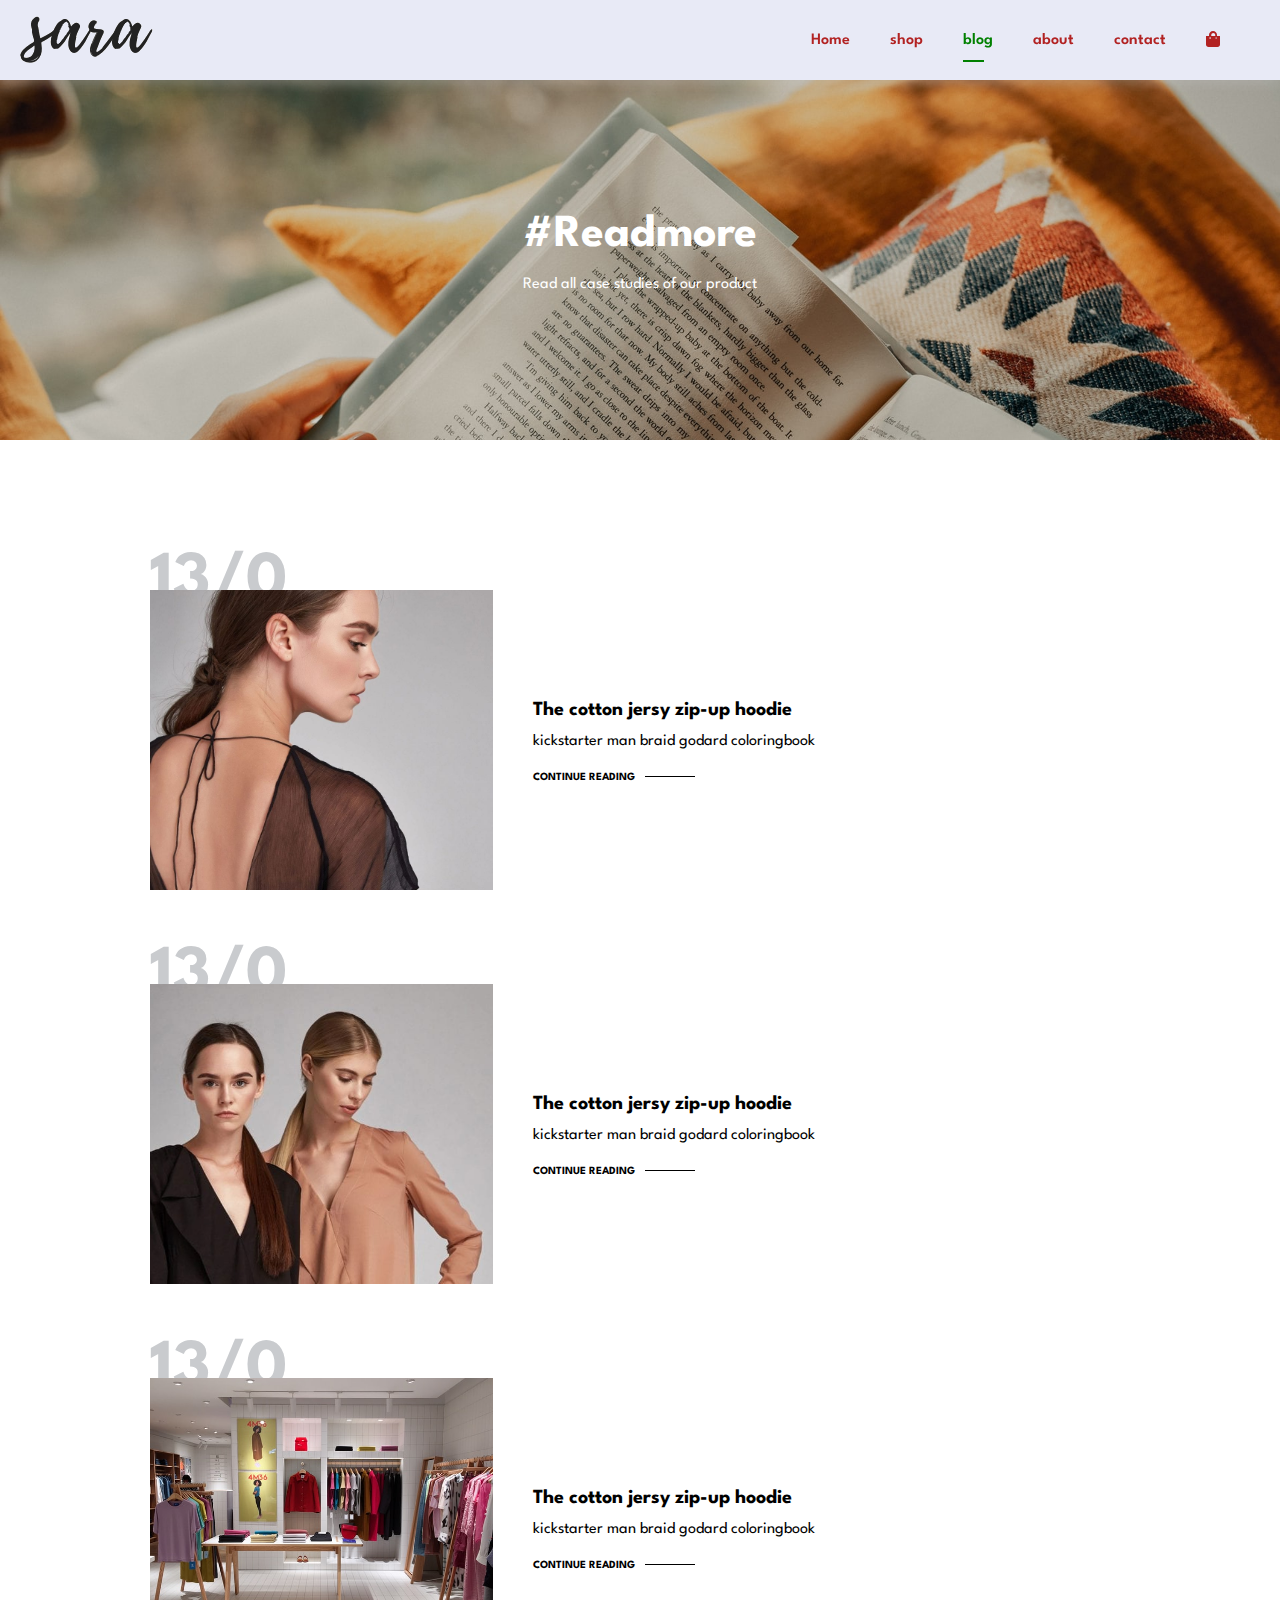
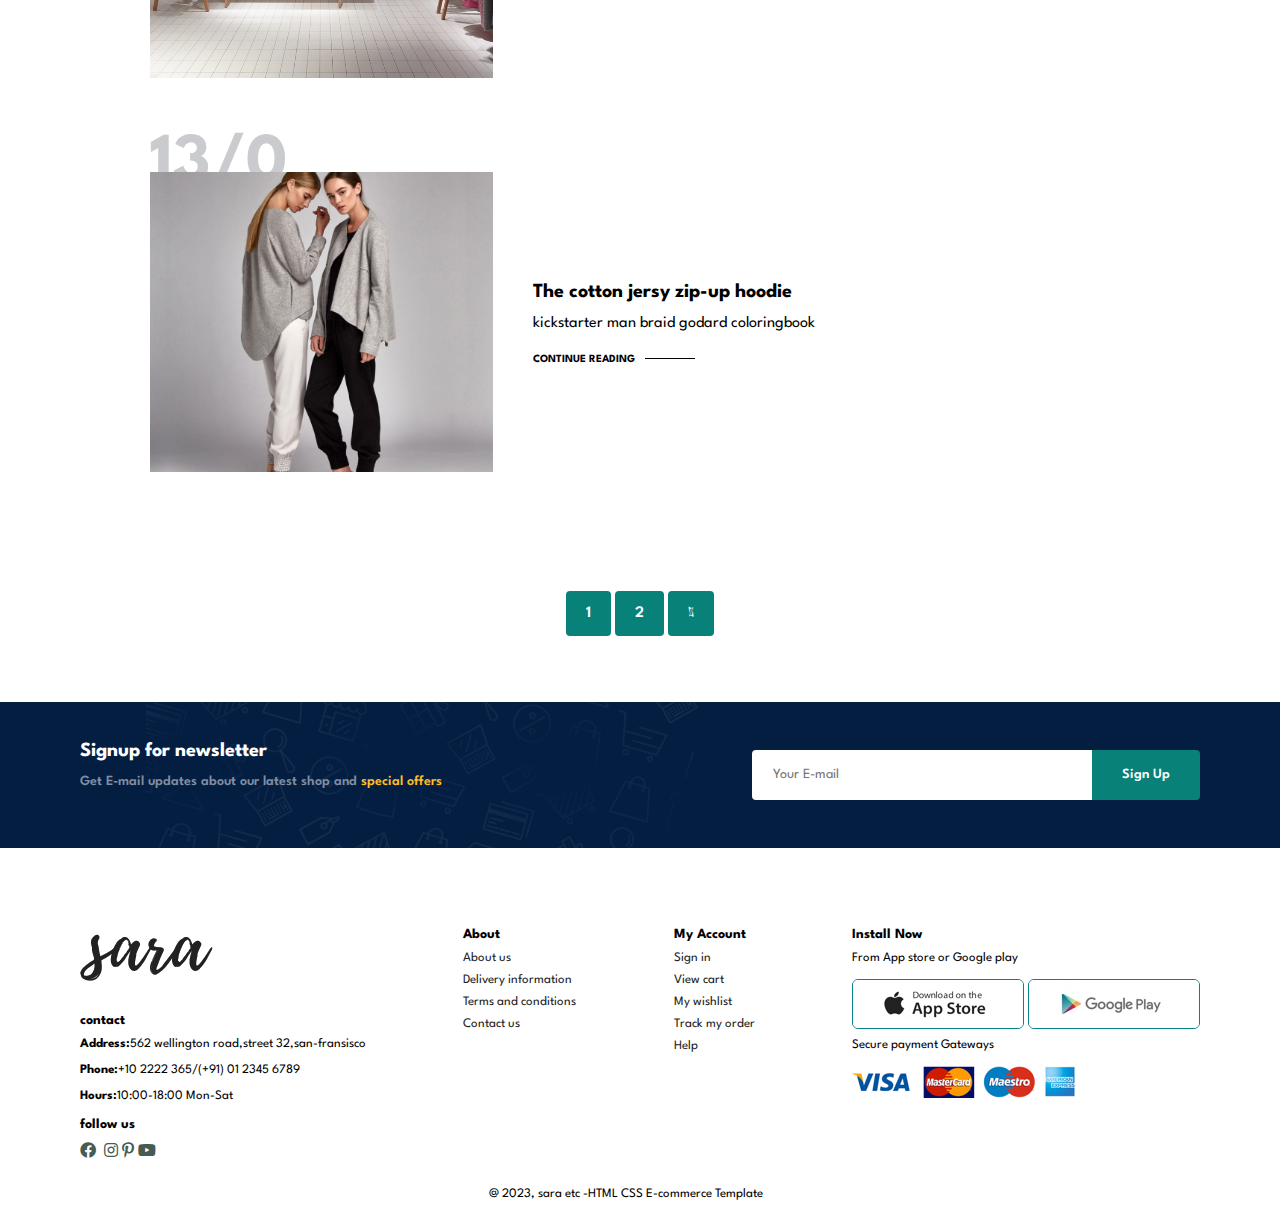
==== blog.html @ 20803e21 "intial commit" ====
<!DOCTYPE html>
<html lang="en">

    <head>
        <meta charset="UTF-8">
        <meta http-equiv="X-UA-Compatible" content="IE=edge">
        <meta name="viewport" content="width=device-width, initial-scale=1.0">
        <title>Tech2etc Ecommerce Tutorial</title>
        <link rel="stylesheet" href="https://pro.fontawesome.com/releases/v5.10.0/css/all.css" />
        <link rel="stylesheet" href="style.css">
    </head>

    <section class="header">
        <a href="#" id="saran" ><img src="images/logo.png" class="logo" alt="sara"></a>
        <div>
            <ul id="navbar">
                <li><a href="index.html">Home</a></li>
                <li><a href="shop.html" >shop</a></li>
                <li><a href="blog.html" class="active">blog</a></li>
                <li><a href="about.html">about</a></li>
                <li><a href="contact.html">contact</a></li>
                <li><a href="cart.html"><i class="fa fa-shopping-bag" aria-hidden="true"></i></a></li>
            </ul>
        </div>
    </section >
    <section id="page-header" class="blog-header">
        
        <h2>#Readmore</h2>
        
        <p>Read all case studies of our product</p>
        
    </section>
   <section id="blog">
    <div class="blog-box">
        <div class="blog-img">
            <img src="images/bb1.jpg" alt="sara">
        </div>
        <div class="blog-details">
            <h4>The cotton jersy zip-up hoodie</h4>
            <p>kickstarter man braid godard coloringbook</p>
            <a href="#">CONTINUE READING</a>
        </div>
        <h1>13/0</h1>
    </div>
    <div class="blog-box">
        <div class="blog-img">
            <img src="images/bb2.jpg" alt="sara">
        </div>
        <div class="blog-details">
            <h4>The cotton jersy zip-up hoodie</h4>
            <p>kickstarter man braid godard coloringbook</p>
            <a href="#">CONTINUE READING</a>
        </div>
        <h1>13/0</h1>
    </div>
    <div class="blog-box">
        <div class="blog-img">
            <img src="images/bb3.jpg" alt="sara">
        </div>
        <div class="blog-details">
            <h4>The cotton jersy zip-up hoodie</h4>
            <p>kickstarter man braid godard coloringbook</p>
            <a href="#">CONTINUE READING</a>
        </div>
        <h1>13/0</h1>
    </div>
    <div class="blog-box">
        <div class="blog-img">
            <img src="images/bb4 .jpg" alt="sara">
        </div>
        <div class="blog-details">
            <h4>The cotton jersy zip-up hoodie</h4>
            <p>kickstarter man braid godard coloringbook</p>
            <a href="#">CONTINUE READING</a>
        </div>
        <h1>13/0</h1>
    </div>
   
    
   </section>
   
    <section id="pagination" class="section-p1">
        <a href="#">1</a>
        <a href="#">2</a>
        <a href="#"><i class="fal fa-long-arrow-alt-right"></i></a>
    </section>
    
   
    <section id="newsletter" class="section-p1 section-m1 ">
        <div>
            <h4>Signup for newsletter</h4>
            <p>Get E-mail updates about our latest shop and <span>special offers</span></p>
        </div>
        <div class="form">
            <input type="text" placeholder="Your E-mail">
            <button class="normal">Sign Up</button>
        </div>

    </section>
    <footer class="section-p1">
        <div class="col">
            <img class="logo" src="images/logo.png" alt="sara">
            <h4>contact</h4>
            <p class="para"><strong>Address:</strong>562 wellington road,street 32,san-fransisco</p>
            <p class="para"><strong>Phone:</strong>+10 2222 365/(+91) 01 2345 6789</p>
            <p class="para"><strong>Hours:</strong>10:00-18:00 Mon-Sat</P>
                <div class="follow">
                    <h4>follow us</h4>
                    <div class="icon">
                        <i class="fab fa-facebook"></i>
                        <i class="fab fa-twiter"></i>
                        <i class="fab fa-instagram"></i>
                        <i class="fab fa-pinterest-p"></i>
                        <i class="fab fa-youtube"></i>
                    </div>
                </div>
        </div>
        <div class="col">
            <h4>About</h4>
            <a href="#">About us</a>
            <a href="#">Delivery information</a>
            <a href="#">Terms and conditions</a>
            <a href="#">Contact us</a>
        </div>
        <div class="col">
            <h4>My Account</h4>
            <a href="#">Sign in</a>
            <a href="#">View cart</a>
            <a href="#">My wishlist</a>
            <a href="#">Track my order</a>
            <a href="#">Help</a> 
            </div>
            <div class="col install">
                <h4>Install Now</h4>
                <p>From App store or Google play</p>
                <div class="row">
                    <img src="images/app.jpg" alt="sar">
                    <img src="images/play.jpg" alt="sar">
                </div>
                <p id="para1">Secure payment Gateways</p>
                <img src="images/pay.png" alt="sar">

           
        </div>
        <div class="copyright">
            <p>@ 2023, sara etc -HTML CSS E-commerce Template</p>
        </div>
    </footer>

 
<script src="script.js"></script>        
    </body>

</html>
---- style.css ----
@import url("https://fonts.googleapis.com/css2?family=Spartan:wght@100;200;300;400;500;600;700;800;900&display=swap");
* {
  margin: 0;
  padding: 0;
  box-sizing: border-box;
  font-family: "Spartan", sans-serif;
}

html {
  scroll-behavior: smooth;
}

/* Global Styles */

h1 {
  font-size: 50px;
  line-height: 64px;
  color:black;

}

h2 {
  font-size: 46px;
  line-height: 54px;
  color: black;
}

h4 {
  font-size: 20px;
  color: black;
}

h6 {
  font-weight: 700;
  font-size: 12px;
}

p {
  font-size: 16px;
  color: black;
  margin: 15px 0 20px 0;
}
.header
{
    display:flex;
    align-items: center;
    justify-content: space-between;
   background-color: #e8eaf6;
    box-shadow: 0px 5px 10px rgba(192, 192, 192, 0.329);
    padding:10px 20px;
    z-index: 999;
    position: sticky;
    top: 0;
    left: 0;

}
#navbar{
    display: flex;
    align-items: center;
    justify-content: center;
    padding:10px 20px;
   
}
#navbar li{
    list-style:none;
    padding:10px 20px;
    position: relative;
    

}
#navbar li a{
    text-decoration: none;
    font-size: 16px;
    font-weight: 600;
    color:firebrick;
    transition: 0.9s ease;
}
#navbar li a:hover,
#navbar li a.active
{
    color:green;
}
#navbar li a.active::after,
#navbar li a:hover::after
{
    content: "";
    width: 30%;
    height: 2px;
background-color: green;
position: absolute;
bottom: -4px;
left: 20px;
}
#hero
{
    background-image: url(images/hero.png);
    height: 100vh;
    width: 100%;
    background-color: white;
    background-size: cover;
    background-repeat: no-repeat;
    background-position: top 25 ;
    padding: 0 80px;
    display:flex;
    flex-direction: column;
    align-items: flex-start;
    justify-content: center;

}
#hero button{
  background-image: url(images/button.png);
  background-color: transparent;
  border: 0;
  padding: 14px 80px 14px 65px;
  background-repeat: no-repeat;
  cursor: pointer;
  font-size: 15px;
  font-weight: 700;
  color: green;
}
#feature{
  display: flex;
  align-items: center;
  justify-content: space-between;
  flex-wrap: wrap;
}
#feature .fe-box{
  width: 180px;
  text-align: center;
  padding: 25px 15px;
  box-shadow: 20px 20px 30px rgba(0, 0, 0,0.03);
  border: 1px solid #cce7d0;
  border-radius: 4px;
  margin: 15px 0px;
}
#feature .fe-box img{
  width: 100%;
  margin-bottom: 10px;
}
#feature .fe-box:hover{
  box-shadow: 10px 10px 54px rgba(70, 62, 221,0.1);

}
#feature .fe-box h6{
  padding: 9px 8px 6px 8px;
  line-height:1 ;
  border-radius: 4px;
  background-color: #ffddde;
}
#product1 h2 p{
  text-align: center;
}
#product1 .pro{
  width: 23%;
  min-width: 250px;
  padding: 10px 20px;
  border:1px solid silver;
 
  cursor: pointer;
  box-shadow: 20px 20px 35px rgba(0, 0, 0,0.02);
  margin: 15px 0;
  position: relative;

}
#product1 {
  text-align: center;
}
#product1 .pro:hover{
  box-shadow: 20px 20px 30px rgba(0, 0, 0,0.06);

}
#product1 .pro .des {
  text-align: start;
padding: 10px 0px;
}
#product1 .pro .des i{
  font-size: 12px;
  color: gold;
}
#product1 .pro .des span{
  color: #606063;
  font-size: 12px;
}
#product1 .pro .des h6
{
font-size: 15px;
font-weight: 500;
padding-top: 7px;
color:#088178;
}
#product1 .pro img{
  width: 100%;
  border-radius: 20px;

}
#product1 .pro .cart{
  padding: 10px 10px;
  border-radius: 50px;
  font-weight: 500;

  background-color: #E8f6e8;
  color: #088178;
  position:absolute;
  right:10px;
  bottom: 13px;
}
#product1 .pro-container{
  display: flex;
 justify-content: space-between;
  flex-wrap: wrap;
}
#banner{
  display: flex;
  flex-direction: column;
  justify-content: center;
  align-items: center;
  text-align: center;
  background-image: url(images/b2.jpg);
  width: 100%;
  height: 40vh;
  background-size: cover;
}
#banner h4{
  color:white;
  font-size: 16px;
}
#banner h2{
  color:white;
  font-size: 30px;
  padding: 10px 0px;
}
#banner h2 span{
  color:#ef3636;
  
}
  .normal {
 font-size: 14px;
 font-weight: 600;
  background-color: white;
  color: black;
  border:none;
  outline: none;
  border-radius: 4px;
  padding: 15px 30px;
  cursor: pointer;
  transition: 0.2s;
}
#banner button:hover{
  background-color: #088178;
  color: white;
}
#sm-banner{
  display: flex;
  justify-content: space-between;
  flex-wrap: wrap;
}
#sm-banner .banner-box{
  display: flex;
  flex-direction: column;
  justify-content: center;
  align-items: flex-start;
  text-align: center;
  background-image: url(images/b17.jpg);
  width: 49%;
  min-width: 580px;
  height: 50vh;
  background-size: cover;
  padding: 30px;

}
#sm-banner .banner-box2{
  background-image: url(images/b10.jpg);

}
#sm-banner h4{
  color: white;
  font-size: 20px;
  font-weight: 300;
}
#sm-banner span{
  color: white;
  font-size: 20px;
  font-weight: 500;
  padding-bottom: 15px;
}

#sm-banner .normal{
  font-size: 14px;
 font-weight: 600;
  background-color: white;
  color: black;
  border:none;
  outline: none;
  border-radius: 4px;
  padding: 15px 30px;
  cursor: pointer;
  transition: 0.2s;

}
#sm-banner button:hover{
  background-color: #088178;
  color: white;
}
#banner3{
  display: flex;
  justify-content: space-between;
  flex-wrap: wrap;
  padding: 0px 80px;
}
#banner3 .banner-box
{
  display: flex;
  flex-direction: column;
  justify-content: center;
  align-items: flex-start;
  text-align: center;
  background-image: url(images/b7.jpg);
  background-size:cover;
 background-position: center;
  width: 30%;
  min-width: 30%;
  height: 30vh;

  padding: 20px;
  margin-bottom: 20px;
}
#banner3 .banner-box2{
  background-image: url(images/b4.jpg);
 

}
#banner3 .banner-box3{
  background-image: url(images/b18.jpg);
}
#banner3 h2{
  font-weight: 900;
  color:white;
  font-size: 22px;
}
#banner3 h3{
color:#ec544e;
font-weight: 800;
font: size 15px; ;
}
#newsletter{
  display: flex;
  justify-content: space-between;
  flex-wrap: wrap;
  align-items: center;
  background-image: url("images/b14.png");
  background-repeat: no-repeat;
  background-position: 20% 30%;
  background-color: #041e42;
}
#newsletter h4{
  font-size: 20px;
  font-weight: 700;
  color: white;
  
}
#newsletter p{
  font-size: 14px;
  font-weight: 600;
  color: #818ea0;
  
}
#newsletter p span{
  
  color: #ffbd27;
  
}
#newsletter  input{
  height: 3.123rem;
  padding: 0 1.25rem;
  font-size: 14px;
  width: 100%;
  border: 1px solid transparent;
  border-radius: 4px;
  outline: none;
  border-top-right-radius: 0;
  border-bottom-right-radius: 0;
}
#newsletter button {
  background-color: #088178;
  color: white;
  white-space: nowrap;
  border-top-left-radius: 0;
  border-bottom-left-radius: 0;
}
#newsletter .form{
  display: flex;
  width: 40%;
}
.col p
{
 text-align: unset;
}
footer
{
  display: flex;
  justify-content: space-between;
  flex-wrap: wrap;
  position: relative;
}
footer .col{
  display: flex;
  flex-direction: column;
 align-items: flex-start;
 margin-bottom: 20px;
}
footer .logo{
  margin-bottom: 30px;
}
footer h4{
  font-size:14px;
  padding-bottom: 11px;

}
footer p{
  font-size:13px;
  padding-bottom: 7px;
  margin: 0 0 8px 0;
 

}
footer #para1
{
  padding-top: 6px;
}
footer a{
  font-size: 13px;
  text-decoration: none;
  color: #222;
  margin-bottom: 10px;
}
footer .follow{
  margin-top: 2px;
}

footer .follow i{
   color: #465b52;
   padding-right: 0px;
   cursor: pointer;
}
footer .install .row img{
  border: 1px solid #078188;
  border-radius: 6px;

}
footer .col .para
{
  padding-bottom: 6px;
}
footer .copyright
{
  position: absolute;
  bottom: 5px;
  margin-left: 409px;
}
#page-header

{
  background-image: url("images/b1.jpg");
  width: 100%;
  height: 40vh;
  background-size: cover;
  display: flex;
  justify-content: center;
  align-items: center;
  flex-direction: column;
  padding: 14px;
}
#page-header h2,
#page-header p
{
color: #fff;
}
#pagination 
{
  text-align: center;
  
}
#pagination a{
  text-decoration: none;
  background-color: #088178;
  padding: 15px 20px;
  border-radius: 4px;
  color: white;
  font-weight: 600;
}
#pagination a i{
  font-size: 16px;
  font-weight: 600;
}
#prodetails
{
  display: flex;
  margin-top: 20px;
}
#prodetails .single-pro-details h4
{
padding: 40px 0px 20px 0;
}
#prodetails .single-pro-details h2
{
font-size: 22px;
}
#prodetails .single-pro-details select{
  display: block;
  padding: 5px 10px;
  margin-bottom: 10px;
}
#prodetails .single-pro-details input
{
  width: 50px;
  height: 37px;
  padding-left: 10px;
  font-size: 16px;
  margin-right: 10px;
  text-align: center;
}
#prodetails .single-pro-details button{
  color: white;
  background-color: #088178;
}
#prodetails .single-pro-details input:focus
{
outline: none;
}
#prodetails .single-pro-details span
{
  line-height: 25px;
}
#prodetails .single-pro-img
{
  width: 40%;
  margin-right: 50px;
}
.small-img-grp{
  display: flex;
  justify-content: space-between;
}
.small-img-col
{
  flex-basis: 24%;
  cursor: pointer;
}
#page-header.blog-header
{
  background-image: url(images/b19.jpg);
 
}
#blog
{
  padding: 150px 150px 0 150px;

 
}

#blog .blog-box
{
  display: flex;
 align-items: center;
 width: 100%;
 position: relative;
 padding-bottom: 90px;
}
#blog .blog-img
{
  width: 35%;
  margin-right: 40px;
}
#blog img{
  height: 300px;
  width: 100%;
 object-fit: cover;
}
#blog .blog-details
{
  width: 50%;
  
}
#blog .blog-details a{
  text-decoration: none;
  font-size: 11px;
  color: #000;
  font-weight: 700;
  position: relative;
  transition: 0.3s;
}
#blog .blog-details a::after{
  content: "";
  width: 50px;
  height: 1px;
  background-color: #000;
  position: absolute;
  top: 4px;
  right: -60px;
}
#blog .blog-details a:hover{
  color: #078188;
}
#blog .blog-details a:hover::after
{
  background-color: #078188;
}
#blog .blog-box h1{
  position: absolute;
  top: -40px;
  left: 0;
  font-size: 70px;
  font-weight: 700;
  color: #c9cbce;
  z-index: -9;
}
.section-p1 {
  padding: 40px 80px;
}

.section-m1 {
  margin: 40px 0;
}

body {
  width: 100%;
}
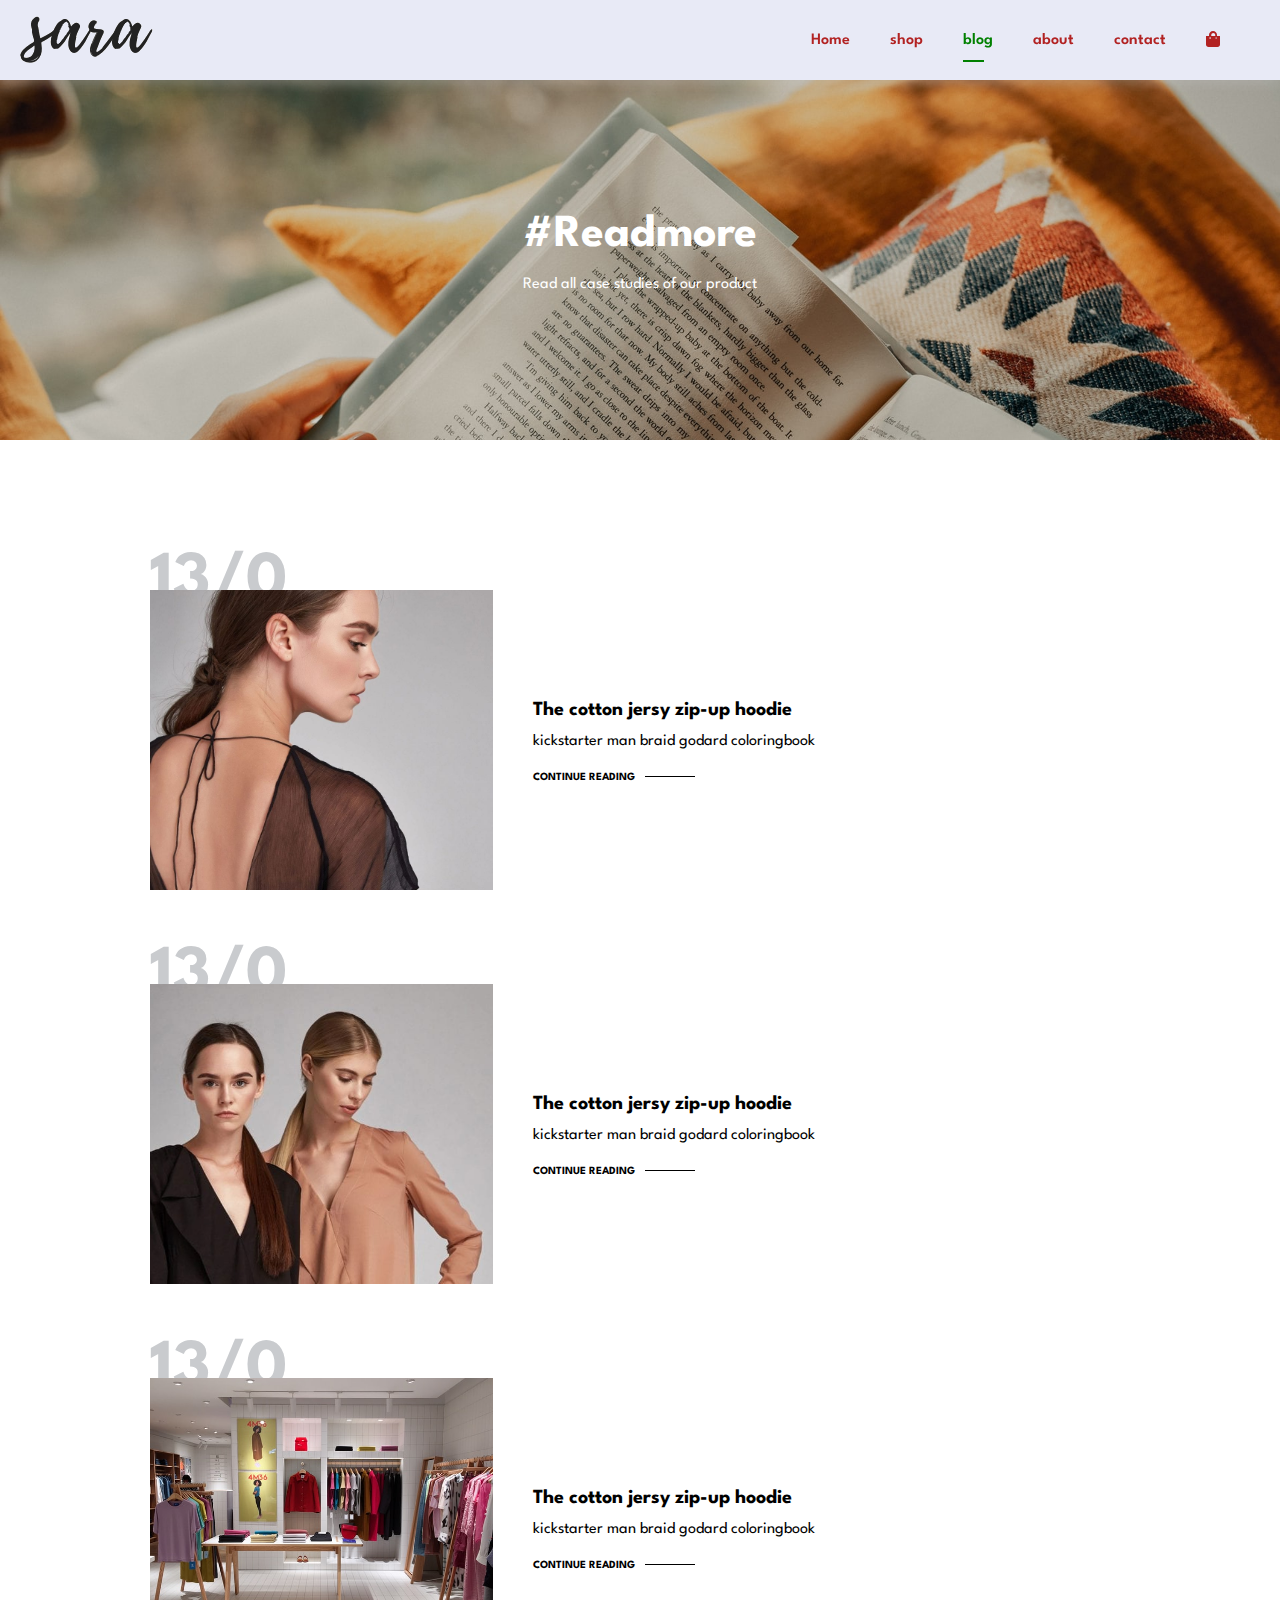
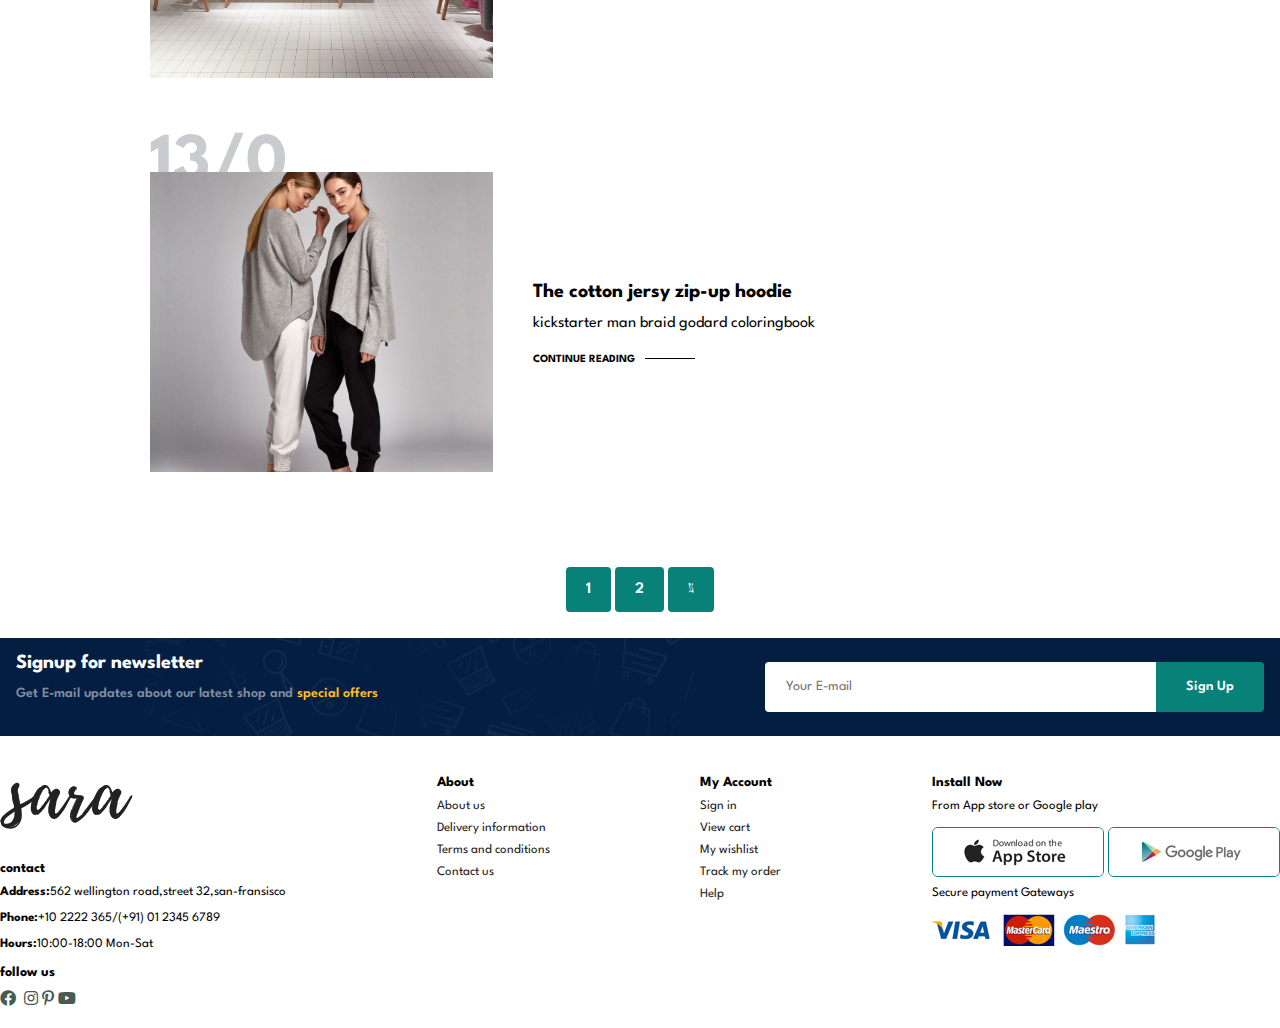
==== commit 58731b5c: "i did some changes for responsiveness" ====
--- a/blog.html
+++ b/blog.html
@@ -13,6 +13,11 @@
     <section class="header">
         <a href="#" id="saran" ><img src="images/logo.png" class="logo" alt="sara"></a>
         <div>
+            <button onclick="displaymenu()" id="listbur">
+                <svg xmlns="http://www.w3.org/2000/svg" width="20" height="20" fill="currentColor" class="bi bi-list" viewBox="0 0 16 16">
+                    <path fill-rule="evenodd" d="M2.5 12a.5.5 0 0 1 .5-.5h10a.5.5 0 0 1 0 1H3a.5.5 0 0 1-.5-.5m0-4a.5.5 0 0 1 .5-.5h10a.5.5 0 0 1 0 1H3a.5.5 0 0 1-.5-.5m0-4a.5.5 0 0 1 .5-.5h10a.5.5 0 0 1 0 1H3a.5.5 0 0 1-.5-.5"/>
+                  </svg>
+                </button>
             <ul id="navbar">
                 <li><a href="index.html">Home</a></li>
                 <li><a href="shop.html" >shop</a></li>
@@ -142,9 +147,7 @@
 
            
         </div>
-        <div class="copyright">
-            <p>@ 2023, sara etc -HTML CSS E-commerce Template</p>
-        </div>
+        
     </footer>
 
  
--- a/style.css
+++ b/style.css
@@ -251,7 +251,7 @@
 }
 #sm-banner{
   display: flex;
-  justify-content: space-between;
+  justify-content: space-around;
   flex-wrap: wrap;
 }
 #sm-banner .banner-box{
@@ -306,6 +306,7 @@
   justify-content: space-between;
   flex-wrap: wrap;
   padding: 0px 80px;
+  margin-top: 3rem;
 }
 #banner3 .banner-box
 {
@@ -351,6 +352,7 @@
   background-repeat: no-repeat;
   background-position: 20% 30%;
   background-color: #041e42;
+  padding: 1rem;
 }
 #newsletter h4{
   font-size: 20px;
@@ -478,6 +480,7 @@
 #pagination 
 {
   text-align: center;
+  margin-top: 1rem;
   
 }
 #pagination a{
@@ -613,9 +616,7 @@
   color: #c9cbce;
   z-index: -9;
 }
-.section-p1 {
-  padding: 40px 80px;
-}
+
 
 .section-m1 {
   margin: 40px 0;
@@ -623,4 +624,101 @@
 
 body {
   width: 100%;
+}
+#listbur{
+
+  border: none;
+  border-radius: 50%;
+  padding: 2px;
+  line-height: 0.5;
+  display: none;
+}
+@media (max-width:600px){
+  #navbar{
+  height: 100vh;
+  background-color: #e8eaf6;
+    display: flex;
+    flex-direction: column;
+   align-items: flex-start;
+   justify-content: flex-start;
+   position: fixed;
+   top: 0;
+   right: 0;
+   display: none;
+   
+  }
+  #listbur{
+    display: block;
+  }
+  #feature {
+    display: flex;
+    align-items: center;
+    justify-content: space-around;
+    flex-wrap: wrap;
+}
+.section-p1 {
+    padding: 0;
+}
+
+#sm-banner .banner-box {
+  display: flex;
+  flex-direction: column;
+  justify-content: center;
+  align-items: flex-start;
+  text-align: center;
+ 
+  width: 580px;
+  height: 50vh;
+  
+  padding: 30px;
+  margin-bottom: 1.5rem;
+}
+
+#banner3{
+  padding: 0 2rem;
+ 
+}
+#banner3 .banner-box {
+  display: flex;
+  flex-direction: column;
+  justify-content: center;
+  align-items: flex-start;
+  text-align: center;
+  width: 100%;
+ 
+  padding: 20px;
+  margin-bottom: 1.5rem;
+}
+#newsletter{
+  padding: 1.5rem;
+}
+
+  #newsletter input {
+    height: 3.123rem;
+    padding: 0 1.25rem;
+    font-size: 14px;
+    width: 18rem;
+    border: 1px solid transparent;
+    border-radius: 4px;
+    outline: none;
+    border-top-right-radius: 0;
+    border-bottom-right-radius: 0;
+}
+footer {
+  padding: 3rem;
+  display: flex;
+  flex-direction: column;
+  /* align-items: center; */
+  text-align: center;
+}
+#product1 .pro-container {
+  display: flex;
+  flex-direction: column;
+  flex-wrap: wrap;
+ margin-bottom: 1rem;
+  align-items: center;
+}
+#blog{
+  padding: 3rem 0.5rem 2rem 1rem;
+}
 }